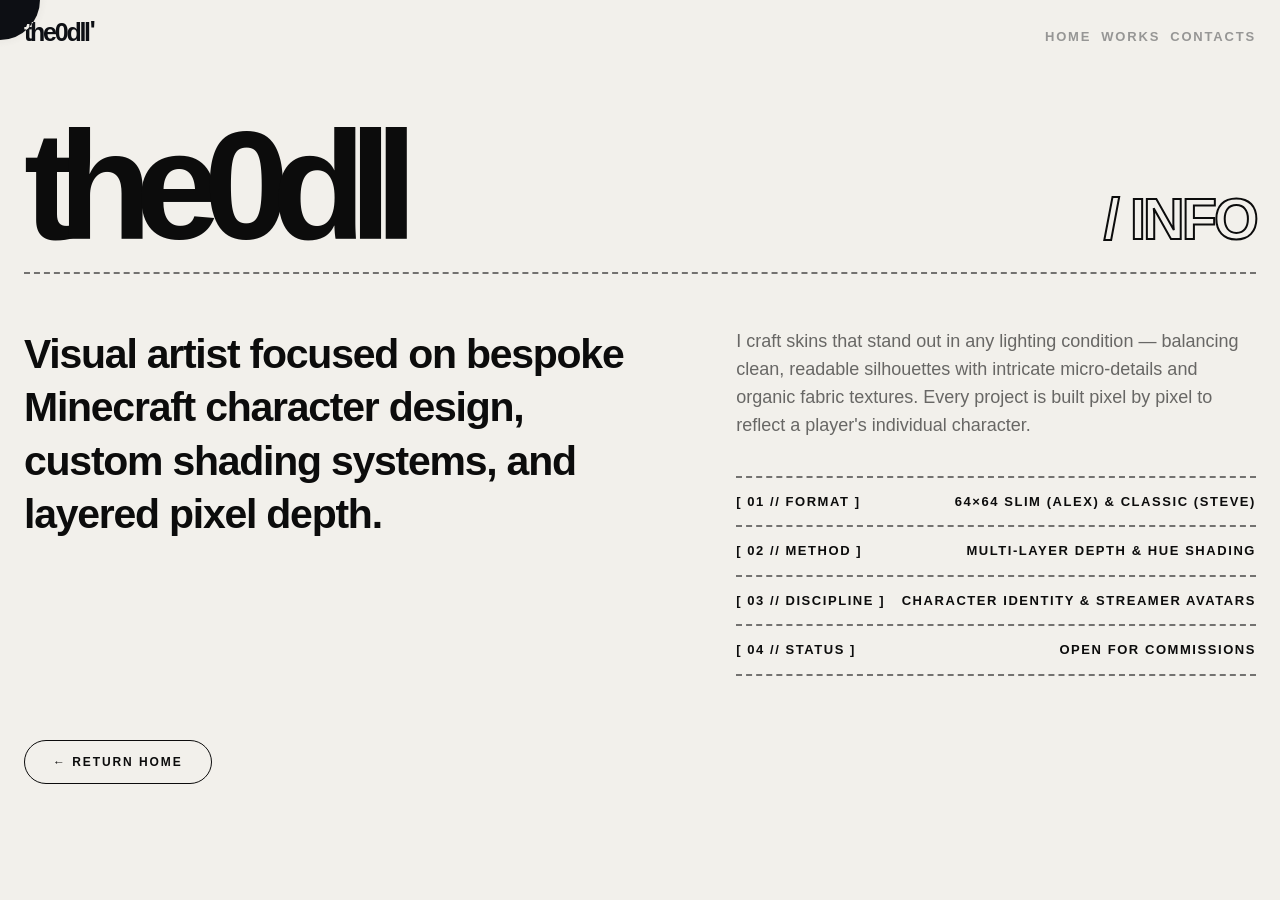
==== about/index.html @ f5f99ac1 "Add files via upload" ====
<!DOCTYPE html>
<html lang="en">
<head>
  <meta charset="UTF-8">
  <meta name="viewport" content="width=device-width, initial-scale=1.0">
  <title>about — the0dll'</title>
  <meta name="description" content="About the0dll — Minecraft skin artist, pixel character designer.">
  <link rel="stylesheet" href="../css/style.css">
</head>
<body>

  <!-- Top Scroll Progress Bar -->
  <div id="scroll-progress-bar" aria-hidden="true"></div>

  <!-- Difference Cursor Canvas -->
  <canvas id="cursor-canvas" aria-hidden="true"></canvas>

  <!-- Header -->
  <header class="site-header">
    <a href="../index.html" class="brand-logo">
      <span>the0dll</span><span class="accent-tick">'</span>
    </a>

    <div class="header-right">
      <div class="lang-switch">
        <a href="../index.html" class="lang-btn">HOME</a>
        <a href="../works.html" class="lang-btn">WORKS</a>
        <a href="../index.html#contacts" class="lang-btn">CONTACTS</a>
      </div>
    </div>
  </header>

  <!-- About Page Content -->
  <main class="page-container">
    <div class="page-header-row">
      <h1 class="page-title">the0dll</h1>
      <span class="page-counter">/ INFO</span>
    </div>

    <div class="about-layout">
      <div>
        <p class="about-lead">
          Visual artist focused on bespoke Minecraft character design, 
          custom shading systems, and layered pixel depth.
        </p>
      </div>

      <div class="about-details">
        <p>
          I craft skins that stand out in any lighting condition — balancing clean, 
          readable silhouettes with intricate micro-details and organic fabric textures. 
          Every project is built pixel by pixel to reflect a player's individual character.
        </p>

        <ul class="spec-list">
          <li class="spec-item">
            <span>[ 01 // FORMAT ]</span>
            <span>64×64 Slim (Alex) & Classic (Steve)</span>
          </li>
          <li class="spec-item">
            <span>[ 02 // METHOD ]</span>
            <span>Multi-Layer Depth & Hue Shading</span>
          </li>
          <li class="spec-item">
            <span>[ 03 // DISCIPLINE ]</span>
            <span>Character Identity & Streamer Avatars</span>
          </li>
          <li class="spec-item">
            <span>[ 04 // STATUS ]</span>
            <span>Open for Commissions</span>
          </li>
        </ul>
      </div>
    </div>

    <div>
      <a href="../index.html" class="back-btn">← return home</a>
    </div>
  </main>

  <script src="../js/cursor.js"></script>
  <script src="../js/main.js"></script>
  <script src="../js/transition.js"></script>
</body>
</html>
---- css/style.css ----
/* ==========================================================================
   TDDSASH AESTHETIC — THE0DLL' MINECRAFT SKIN ARTIST PORTFOLIO
   Clean, minimal, strictly aligned with tddsash.com references
   ========================================================================== */
:root {
  --paper: #f2f0eb;              /* Signature warm cream paper */
  --paper-card: #ece9e2;
  --ink: #0c0c0c;                /* Deep black */
  --ink-60: rgba(12, 12, 12, 0.6);
  --ink-40: rgba(12, 12, 12, 0.4);
  --dash: rgba(12, 12, 12, 0.55);  /* More visible dashed line */
  --font-head: Arial, "Helvetica Neue", Helvetica, sans-serif;
  --font-mono: "Space Mono", monospace;
  --ease-expo: cubic-bezier(0.16, 1, 0.3, 1);
}

*, *::before, *::after {
  margin: 0;
  padding: 0;
  box-sizing: border-box;
}

/* Default cursor is always visible */

html {
  background-color: var(--paper);
  color: var(--ink);
  font-family: var(--font-head);
  -webkit-font-smoothing: antialiased;
  -moz-osx-font-smoothing: grayscale;
  text-rendering: optimizeLegibility;
}

body {
  position: relative;
  background-color: var(--paper);
  color: var(--ink);
  overflow-x: hidden;
  line-height: 1.2;
}

::selection {
  background: var(--ink);
  color: var(--paper);
}

a {
  color: inherit;
  text-decoration: none;
}

/* ==========================================================================
   SCROLL PROGRESS BAR (TOP OF PAGE)
   ========================================================================== */
#scroll-progress-bar {
  position: fixed;
  top: 0;
  left: 0;
  width: 100%;
  height: 4px;
  background: var(--ink);
  transform-origin: left;
  transform: scaleX(0);
  z-index: 999999;
  pointer-events: none;
  will-change: transform;
}

/* ==========================================================================
   CUSTOM CURSOR (DIFFERENCE BLEND & SILKY TRAIL)
   ========================================================================== */
#cursor-canvas {
  position: fixed;
  inset: 0;
  width: 100vw;
  height: 100vh;
  pointer-events: none;
  z-index: 99999;
  mix-blend-mode: difference;
  display: block;
}

@media (pointer: coarse) {
  #cursor-canvas {
    display: none;
  }
  html, body, a, button {
    cursor: auto !important;
  }
}

/* ==========================================================================
   HEADER (FIXED, DIFFERENCE BLEND)
   ========================================================================== */
.site-header {
  position: fixed;
  top: 0;
  left: 0;
  right: 0;
  z-index: 100;
  display: flex;
  justify-content: space-between;
  align-items: baseline;
  padding: 20px 24px;
  mix-blend-mode: difference;
  color: #ffffff;
  pointer-events: none;
}

.site-header a,
.site-header button,
.site-header .header-controls {
  pointer-events: auto;
  color: #ffffff;
}

.brand-logo {
  font-weight: 700;
  font-size: 25px;
  letter-spacing: -0.09em;
  line-height: 1;
  text-transform: lowercase;
  display: inline-flex;
  align-items: baseline;
}

.brand-logo .accent-tick {
  display: inline-block;
  transform: translateY(-0.08em);
  margin-left: 1px;
}

.header-right {
  display: flex;
  align-items: center;
  gap: 16px;
}

.lang-switch {
  display: flex;
  gap: 10px;
  font-weight: 700;
  font-size: 13px;
  letter-spacing: 0.14em;
  text-transform: uppercase;
}

.lang-btn {
  background: none;
  border: none;
  color: #ffffff;
  opacity: 0.4;
  padding: 0;
  font-weight: 700;
  font-size: 13px;
  letter-spacing: 0.14em;
  transition: opacity 0.3s var(--ease-expo);
  cursor: pointer;
}

.lang-btn:hover {
  opacity: 0.8;
}

.lang-btn.active {
  opacity: 1;
}

/* ==========================================================================
   HOME PAGE SCROLL STAGE
   ========================================================================== */
.scroll-track-wrapper {
  position: relative;
  height: 250vh;
  background-color: var(--paper);
}

.sticky-viewport {
  position: sticky;
  top: 0;
  height: 100vh;
  width: 100vw;
  overflow: hidden;
  background-color: var(--paper);
}

.animated-media-box {
  position: absolute;
  top: 0;
  left: 0;
  width: 100vw;
  height: 100vh;
  z-index: 10;
  overflow: hidden;
  will-change: transform, width, height, border-radius;
  background-color: var(--paper);
}

.animated-media-box img {
  width: 100%;
  height: 100%;
  object-fit: contain;
  object-position: center center;
  display: block;
  image-rendering: pixelated;
  image-rendering: crisp-edges;
  -ms-interpolation-mode: nearest-neighbor;
  transition: transform 0.8s var(--ease-expo);
}

.animated-media-box:hover img {
  transform: scale(1.03);
}

.docked-caption {
  position: absolute;
  font-size: 11px;
  font-weight: 700;
  letter-spacing: 0.14em;
  text-transform: uppercase;
  color: var(--ink);
  z-index: 15;
  opacity: 0;
  pointer-events: none;
  transition: opacity 0.4s var(--ease-expo);
  white-space: nowrap;
}

.stage-text-grid {
  position: absolute;
  inset: 0;
  width: 100vw;
  height: 100vh;
  display: grid;
  grid-template-columns: 1fr 1fr;
  grid-template-rows: 1fr 1fr;
  z-index: 20;
  pointer-events: none;
}

.stage-divider-v {
  position: absolute;
  left: 50%;
  top: 4vh;
  height: 44vh;
  width: 0;
  border-left: 2px dashed var(--dash);
  transform-origin: top;
  transform: scaleY(0);
  will-change: transform;
  z-index: 25;
  pointer-events: none;
}

.stage-divider-h {
  position: absolute;
  top: 50vh;
  left: 50%;
  width: 46vw;
  height: 0;
  border-top: 2px dashed var(--dash);
  transform-origin: left;
  transform: scaleX(0);
  will-change: transform;
  z-index: 25;
  pointer-events: none;
}

.text-cell {
  position: relative;
  display: flex;
  align-items: center;
  justify-content: center;
  user-select: none;
  pointer-events: none;
}

.text-cell.top-left { grid-column: 1; grid-row: 1; }
.text-cell.top-right { grid-column: 2; grid-row: 1; }
.text-cell.bottom-left { grid-column: 1; grid-row: 2; }

.text-mask {
  display: block;
  overflow: hidden;
  padding: 0 0.12em 0.08em 0.12em;
}

.text-inner {
  display: block;
  will-change: transform;
  transform: translateY(115%);
  transition: transform 0.05s linear;
}

.stage-link {
  position: relative;
  display: inline-block;
  font-weight: 700;
  font-size: clamp(48px, 8.8vw, 142px);
  letter-spacing: -0.1em;
  line-height: 0.9;
  text-transform: lowercase;
  color: var(--ink);
  transition: color 0.3s var(--ease-expo);
  pointer-events: none;
}

.stage-link.is-active {
  pointer-events: auto;
}

.stage-link:hover {
  color: transparent;
  -webkit-text-stroke: clamp(2px, 0.2vw, 3.5px) var(--ink);
}

.stage-link::after {
  content: "";
  position: absolute;
  left: 0.12em;
  right: 0.12em;
  bottom: 0.02em;
  height: 3px;
  background: var(--ink);
  transform: scaleX(0);
  transform-origin: left;
  transition: transform 0.7s var(--ease-expo);
  opacity: 0;
  pointer-events: none;
}

.stage-link.is-revealed:hover::after {
  opacity: 1;
  transform: scaleX(1);
}

.stage-overlay-bottom {
  position: fixed;
  bottom: 0;
  left: 0;
  right: 0;
  padding: 20px 24px;
  display: flex;
  justify-content: space-between;
  align-items: flex-end;
  font-size: 11px;
  font-weight: 700;
  letter-spacing: 0.14em;
  text-transform: uppercase;
  color: #ffffff;
  mix-blend-mode: difference;
  pointer-events: none;
  z-index: 50;
}

.stage-timecode {
  font-variant-numeric: tabular-nums;
}

/* ==========================================================================
   CONTACTS BLACK PANEL (HOME PAGE BOTTOM — ~24% SCREEN HEIGHT)
   ========================================================================== */
.contacts-panel-section {
  position: relative;
  min-height: 24vh;
  height: 24vh;
  width: 100vw;
  background-color: #000000;
  display: flex;
  align-items: center;
  justify-content: center;
  z-index: 30;
  box-sizing: border-box;
  padding: 16px 24px;
}

.contacts-panel-inner {
  display: flex;
  flex-direction: column;
  align-items: center;
  justify-content: center;
  width: 100%;
  max-width: 900px;
  /* Shifted slightly below vertical center of the 24vh panel */
  transform: translateY(1.2vh);
}

.contacts-icons-row {
  display: flex;
  align-items: center;
  justify-content: center;
  gap: clamp(32px, 5.5vw, 68px);
  flex-wrap: wrap;
}

.contact-icon-link {
  display: inline-flex;
  align-items: center;
  justify-content: center;
  width: clamp(44px, 5.5vw, 58px);
  height: clamp(44px, 5.5vw, 58px);
  color: #a0a0a0;
  border-radius: 50%;
  transition: color 0.25s var(--ease-expo), transform 0.25s var(--ease-expo);
  text-decoration: none;
}

.contact-icon-link:hover {
  color: #ffffff;
  transform: scale(1.15);
}

.contact-icon-link:hover .contact-icon-svg {
  animation: icon-jitter 0.22s infinite ease-in-out;
}

@keyframes icon-jitter {
  0% { transform: translate(0, 0) rotate(0deg); }
  20% { transform: translate(-1.2px, 0.8px) rotate(-1.2deg); }
  40% { transform: translate(1px, -1.2px) rotate(1deg); }
  60% { transform: translate(-0.8px, -0.8px) rotate(-0.8deg); }
  80% { transform: translate(1.2px, 0.8px) rotate(1.2deg); }
  100% { transform: translate(0, 0) rotate(0deg); }
}

.contact-icon-svg {
  width: clamp(28px, 3.5vw, 38px);
  height: clamp(28px, 3.5vw, 38px);
  fill: currentColor;
  display: block;
  will-change: transform;
}

/* ==========================================================================
   WORKS PAGE — COVERFLOW CAROUSEL (1-6) + ARCHIVE STREAM (7-15)
   ========================================================================== */
.works-page-container {
  min-height: 100vh;
  padding: 110px 24px 80px;
  max-width: 1680px;
  margin: 0 auto;
}

.works-head-row {
  display: flex;
  justify-content: space-between;
  align-items: baseline;
  padding-bottom: 2vh;
  border-bottom: 2px dashed var(--dash);
  margin-bottom: 4vh;
}

.works-main-title {
  font-size: clamp(54px, 12vw, 170px);
  font-weight: 700;
  letter-spacing: -0.11em;
  line-height: 0.86;
  text-transform: lowercase;
}

.works-total-counter {
  font-size: clamp(28px, 4.5vw, 64px);
  font-weight: 700;
  letter-spacing: -0.05em;
  color: transparent;
  -webkit-text-stroke: 2px var(--ink);
}

/* 3D / Coverflow Carousel Stage */
.carousel-stage-section {
  position: relative;
  width: 100%;
  display: flex;
  flex-direction: column;
  align-items: center;
  justify-content: center;
  margin-bottom: 12vh;
  user-select: none;
}

.carousel-viewport {
  position: relative;
  width: 100%;
  height: clamp(380px, 50vh, 560px);
  display: flex;
  align-items: center;
  justify-content: center;
  perspective: 1400px;
  overflow: hidden;
  cursor: grab;
}

.carousel-viewport:active {
  cursor: grabbing;
}

/* Carousel Card — 3D глубина + поворот внутрь */
.carousel-card {
  position: absolute;
  width: clamp(260px, 28vw, 440px);
  aspect-ratio: 1 / 1;
  border-radius: 8px;
  overflow: hidden;
  background: var(--paper-card);
  transition: transform 0.72s cubic-bezier(0.16, 1, 0.3, 1),
              filter 0.72s cubic-bezier(0.16, 1, 0.3, 1),
              opacity 0.72s cubic-bezier(0.16, 1, 0.3, 1),
              box-shadow 0.72s cubic-bezier(0.16, 1, 0.3, 1);
  will-change: transform, filter, opacity;
  border: 1px solid rgba(12, 12, 12, 0.08);
}

.carousel-card img {
  width: 100%;
  height: 100%;
  object-fit: cover;
  display: block;
  pointer-events: none;
}

/* Active Center Card */
.carousel-card[data-pos="0"] {
  z-index: 10;
  opacity: 1;
  filter: blur(0px) brightness(1);
  transform: translateX(0) scale(1) translateZ(0) rotateY(0deg);
  box-shadow: 0 35px 90px rgba(0, 0, 0, 0.22);
  cursor: default;
}

/* Immediate Left — повёрнут внутрь */
.carousel-card[data-pos="-1"] {
  z-index: 5;
  opacity: 0.6;
  filter: blur(3px) brightness(0.72);
  transform: translateX(-78%) scale(0.84) translateZ(-60px) rotateY(18deg);
  box-shadow: 0 20px 50px rgba(0, 0, 0, 0.12);
  cursor: pointer;
}

/* Immediate Right — повёрнут внутрь */
.carousel-card[data-pos="1"] {
  z-index: 5;
  opacity: 0.6;
  filter: blur(3px) brightness(0.72);
  transform: translateX(78%) scale(0.84) translateZ(-60px) rotateY(-18deg);
  box-shadow: 0 20px 50px rgba(0, 0, 0, 0.12);
  cursor: pointer;
}

/* Far Left */
.carousel-card[data-pos="-2"] {
  z-index: 2;
  opacity: 0.28;
  filter: blur(8px) brightness(0.5);
  transform: translateX(-150%) scale(0.68) translateZ(-140px) rotateY(28deg);
  box-shadow: 0 10px 30px rgba(0, 0, 0, 0.08);
  cursor: pointer;
}

/* Far Right */
.carousel-card[data-pos="2"] {
  z-index: 2;
  opacity: 0.28;
  filter: blur(8px) brightness(0.5);
  transform: translateX(150%) scale(0.68) translateZ(-140px) rotateY(-28deg);
  box-shadow: 0 10px 30px rgba(0, 0, 0, 0.08);
  cursor: pointer;
}

/* Hidden Cards — быстро исчезают, чтобы карусель казалась бесконечной */
.carousel-card[data-pos="hidden-left"] {
  z-index: 0;
  opacity: 0;
  filter: blur(16px);
  transform: translateX(-210%) scale(0.5) rotateY(35deg);
  pointer-events: none;
  transition: opacity 0.35s var(--ease-expo), filter 0.35s var(--ease-expo),
              transform 0.35s var(--ease-expo);
}

.carousel-card[data-pos="hidden-right"] {
  z-index: 0;
  opacity: 0;
  filter: blur(16px);
  transform: translateX(210%) scale(0.5) rotateY(-35deg);
  pointer-events: none;
  transition: opacity 0.35s var(--ease-expo), filter 0.35s var(--ease-expo),
              transform 0.35s var(--ease-expo);
}

/* Carousel Info & Controls beneath the active card */
.carousel-footer {
  margin-top: 32px;
  display: flex;
  flex-direction: column;
  align-items: center;
  gap: 20px;
  width: 100%;
}

.carousel-info {
  display: flex;
  align-items: baseline;
  gap: 16px;
  text-align: center;
}

.carousel-title {
  font-size: clamp(18px, 2vw, 28px);
  font-weight: 700;
  letter-spacing: -0.03em;
  text-transform: lowercase;
}

.carousel-tag {
  font-size: 11px;
  font-weight: 700;
  letter-spacing: 0.14em;
  text-transform: uppercase;
  color: var(--ink-40);
}

.carousel-controls {
  display: flex;
  align-items: center;
  gap: 16px;
}

.reel-btn {
  width: 44px;
  height: 44px;
  border-radius: 50%;
  border: 1.5px solid var(--ink);
  background: transparent;
  color: var(--ink);
  display: inline-flex;
  align-items: center;
  justify-content: center;
  font-size: 16px;
  transition: all 0.3s var(--ease-expo);
  cursor: pointer;
}

.reel-btn:hover {
  background: var(--ink);
  color: var(--paper);
  transform: scale(1.08);
}

.reel-counter-badge {
  font-family: var(--font-mono);
  font-size: 14px;
  font-weight: 700;
  color: var(--ink-60);
  min-width: 64px;
  text-align: center;
}

/* Section 2: Vertical Stream Archive (Skins 7–15) */
.stream-archive-section {
  padding-top: 8vh;
  border-top: 2px dashed var(--dash);
}

.stream-section-header {
  margin-bottom: 6vh;
  display: flex;
  justify-content: space-between;
  align-items: baseline;
}

.stream-section-title {
  font-size: clamp(32px, 5vw, 64px);
  font-weight: 700;
  letter-spacing: -0.08em;
  text-transform: lowercase;
}

/* Число справа (9) — контурный шрифт */
.stream-section-count {
  font-size: clamp(28px, 4.5vw, 64px);
  font-weight: 700;
  letter-spacing: -0.05em;
  color: transparent;
  -webkit-text-stroke: 2px var(--ink);
}

.stream-section-hint {
  font-size: 11px;
  font-weight: 700;
  letter-spacing: 0.16em;
  text-transform: uppercase;
  color: var(--ink-40);
}

/* Masonry: колонки собирает js/works.js, отступ везде одинаковый */
.stream-grid {
  --gap: 14px;
  display: flex;
  align-items: flex-start;
  gap: var(--gap);
}

.stream-col {
  flex: 1 1 0;
  min-width: 0;
  display: flex;
  flex-direction: column;
  gap: var(--gap);
}

/* Scroll-Triggered Reveal — плавное появление снизу вверх */
.stream-card {
  position: relative;
  cursor: pointer;
  opacity: 0;
  transform: translateY(70px);
  transition: opacity 0.9s cubic-bezier(0.16, 1, 0.3, 1),
              transform 0.9s cubic-bezier(0.16, 1, 0.3, 1);
  transition-delay: var(--d, 0ms);
  will-change: opacity, transform;
}

.stream-card.is-visible {
  opacity: 1;
  transform: translateY(0);
}

/* Чистые изображения без рамок и фона — оригинальные пропорции */
.stream-media-box {
  position: relative;
  width: 100%;
  overflow: hidden;
  background: none;
  border: none;
  border-radius: 0;
}

.stream-media-box img {
  width: 100%;
  height: auto;
  display: block;
  transition: transform 0.75s cubic-bezier(0.16, 1, 0.3, 1);
}

.stream-card:hover .stream-media-box img {
  transform: scale(1.02);
}

/* Инверсивная подпись с названием скина при наведении (без номера) */
.stream-info-row {
  position: absolute;
  inset: 0;
  display: flex;
  align-items: flex-end;
  justify-content: flex-start;
  padding: 22px 24px;
  pointer-events: none;
  z-index: 10;
  opacity: 0;
  transform: translateY(8px);
  transition: opacity 0.35s cubic-bezier(0.16, 1, 0.3, 1),
              transform 0.35s cubic-bezier(0.16, 1, 0.3, 1);
  mix-blend-mode: difference;
}

.stream-card:hover .stream-info-row {
  opacity: 1;
  transform: translateY(0);
}

.stream-title {
  color: #ffffff;
  mix-blend-mode: difference;
  font-size: clamp(20px, 2.4vw, 36px);
  font-weight: 700;
  letter-spacing: -0.04em;
  text-transform: lowercase;
  line-height: 1.1;
  margin: 0;
  user-select: none;
}

/* Номер скина не отображается по запросу */
.stream-tag {
  display: none;
}

.back-btn {
  display: inline-flex;
  align-items: center;
  gap: 8px;
  margin-top: 64px;
  font-size: 12px;
  font-weight: 700;
  letter-spacing: 0.16em;
  text-transform: uppercase;
  border: 1.5px solid var(--ink);
  padding: 14px 28px;
  border-radius: 999px;
  transition: all 0.3s var(--ease-expo);
}

.back-btn:hover {
  background: var(--ink);
  color: var(--paper);
}

/* ==========================================================================
   ABOUT & CONTACT PAGES
   ========================================================================== */
.page-container {
  min-height: 100vh;
  padding: 120px 24px 80px;
  max-width: 1600px;
  margin: 0 auto;
}

.page-header-row {
  display: flex;
  justify-content: space-between;
  align-items: baseline;
  padding-bottom: 2vh;
  border-bottom: 2px dashed var(--dash);
  margin-bottom: 6vh;
}

.page-title {
  font-size: clamp(54px, 12vw, 170px);
  font-weight: 700;
  letter-spacing: -0.11em;
  line-height: 0.86;
  text-transform: lowercase;
}

.page-counter {
  font-size: clamp(28px, 4.5vw, 64px);
  font-weight: 700;
  letter-spacing: -0.05em;
  color: transparent;
  -webkit-text-stroke: 2px var(--ink);
}

.about-layout {
  display: grid;
  grid-template-columns: 1.1fr 0.9fr;
  gap: 6vw;
  align-items: start;
}

.about-lead {
  font-size: clamp(24px, 3.2vw, 48px);
  font-weight: 700;
  line-height: 1.3;
  letter-spacing: -0.03em;
}

.about-details {
  display: flex;
  flex-direction: column;
  gap: 4vh;
}

.about-details p {
  font-size: 18px;
  line-height: 1.55;
  color: var(--ink-60);
}

.spec-list {
  list-style: none;
  border-top: 2px dashed var(--dash);
}

.spec-item {
  display: flex;
  justify-content: space-between;
  padding: 16px 0;
  border-bottom: 2px dashed var(--dash);
  font-size: 13px;
  font-weight: 700;
  letter-spacing: 0.12em;
  text-transform: uppercase;
}

.contact-layout {
  display: grid;
  grid-template-columns: 1fr 1fr;
  gap: 6vw;
}

.contact-headline {
  font-size: clamp(36px, 5.5vw, 92px);
  font-weight: 700;
  letter-spacing: -0.08em;
  line-height: 0.95;
  text-transform: uppercase;
}

.contact-channels {
  display: flex;
  flex-direction: column;
  gap: 20px;
}

.channel-link {
  display: flex;
  justify-content: space-between;
  align-items: center;
  padding: 24px 0;
  border-bottom: 2px dashed var(--dash);
  font-size: clamp(20px, 2.5vw, 36px);
  font-weight: 700;
  letter-spacing: -0.04em;
  transition: padding-left 0.3s var(--ease-expo), color 0.3s var(--ease-expo);
}

.channel-link:hover {
  padding-left: 12px;
  opacity: 0.7;
}

.channel-tag {
  font-size: 12px;
  letter-spacing: 0.16em;
  text-transform: uppercase;
  color: var(--ink-40);
}

/* ==========================================================================
   RESPONSIVE DESIGN (MOBILE / TABLET)
   ========================================================================== */
@media (max-width: 900px) {
  .stage-text-grid {
    display: flex;
    flex-direction: column;
    padding: 100px 20px 80px;
    gap: 20px;
  }
  .stage-divider-v,
  .stage-divider-h {
    display: none;
  }
  .text-cell {
    padding: 8px 0;
    justify-content: flex-start;
  }
  .stage-link {
    font-size: clamp(40px, 13vw, 68px);
  }
  .carousel-card[data-pos="-1"] {
    transform: translateX(-70%) scale(0.78) translateZ(-60px);
  }
  .carousel-card[data-pos="1"] {
    transform: translateX(70%) scale(0.78) translateZ(-60px);
  }
  .carousel-card[data-pos="-2"],
  .carousel-card[data-pos="2"] {
    opacity: 0;
    pointer-events: none;
  }
  .about-layout,
  .contact-layout {
    grid-template-columns: 1fr;
    gap: 36px;
  }
  .works-page-container,
  .page-container {
    padding: 100px 20px 60px;
  }
}

/* ==========================================================================
   3-PANEL CINEMATIC PAGE TRANSITION
   Three black strips sweep in L→R covering the screen, then sweep out R→L
   ========================================================================== */
#pt-overlay {
  position: fixed;
  inset: 0;
  z-index: 1000000;
  pointer-events: none;
  display: flex;
  flex-direction: column;
  /* Hidden by default — pointer-events disabled until active */
}

#pt-overlay.is-active {
  pointer-events: all;
}

.pt-panel {
  flex: 1;
  background: var(--ink);

  /* Default state: fully off to the left */
  transform: translateX(-100%);
  transition: transform 0.65s cubic-bezier(0.76, 0, 0.24, 1);
}

/* Each panel uses its data-index delay — set via JS inline style */
.pt-panel.is-in {
  transform: translateX(0);
}

/* ==========================================================================
   STREAM CARD STAGGER — волна снизу вверх при первом появлении
   Delay сбрасывается после появления чтобы не мешать hover-эффектам
   ========================================================================== */

/* После появления — сбрасываем delay */
.stream-card.is-visible {
  transition-delay: 0ms !important;
}

/* Polish: плавный переход opacity у тега карусели */
.carousel-tag {
  transition: opacity 0.22s var(--ease-expo);
}


/* ==========================================================================
   LIGHTBOX — тёмная полупрозрачная вуаль, страница под ней остаётся видна
   ========================================================================== */
.lightbox {
  position: fixed;
  inset: 0;
  z-index: 90000;           /* ниже курсора (99999), выше хедера */
  pointer-events: none;
}
.lightbox.is-open { pointer-events: auto; }
.lightbox.is-closing { pointer-events: none; }

.lightbox-backdrop {
  position: absolute;
  inset: 0;
  background: rgba(8, 8, 8, 0.9);
  opacity: 0;
  transition: opacity 0.45s var(--ease-expo);
}
.lightbox.is-open .lightbox-backdrop { opacity: 1; }

.lightbox-img {
  position: fixed;
  left: 0; top: 0;
  width: 0; height: 0;
  display: block;
  object-fit: contain;
  opacity: 0;
  cursor: pointer;
  will-change: left, top, width, height, opacity, transform;
}
.lightbox.is-open .lightbox-img { opacity: 1; }
.lightbox.is-closing .lightbox-img { opacity: 0.9; }

.lightbox-close {
  position: absolute;
  top: 20px;
  right: 24px;
  z-index: 2;
  background: none;
  border: none;
  padding: 6px 0;
  font-family: var(--font-head);
  font-size: 13px;
  font-weight: 700;
  letter-spacing: 0.14em;
  text-transform: uppercase;
  color: #fff;
  opacity: 0;
  transition: opacity 0.35s ease;
}
.lightbox.is-open .lightbox-close { opacity: 1; transition-delay: 0.15s; }

.lightbox-caption {
  position: fixed;
  font-size: 12px;
  font-weight: 700;
  letter-spacing: 0.14em;
  text-transform: uppercase;
  color: rgba(255, 255, 255, 0.6);
  opacity: 0;
  transition: opacity 0.35s ease;
  pointer-events: none;
}
.lightbox.is-open .lightbox-caption { opacity: 1; transition-delay: 0.3s; }

/* Стрелки перелистывания слайдов внутри лайтбокса */
.lightbox-nav-btn {
  position: fixed;
  top: 50%;
  transform: translateY(-50%);
  width: 48px;
  height: 48px;
  border-radius: 50%;
  border: 1.5px solid rgba(255, 255, 255, 0.35);
  background: rgba(12, 12, 12, 0.75);
  backdrop-filter: blur(8px);
  -webkit-backdrop-filter: blur(8px);
  color: #ffffff;
  display: flex;
  align-items: center;
  justify-content: center;
  font-size: 20px;
  cursor: pointer;
  z-index: 90005;
  transition: all 0.3s cubic-bezier(0.16, 1, 0.3, 1);
  opacity: 0;
  pointer-events: none;
}

.lightbox-nav-btn:hover {
  background: #ffffff;
  color: #000000;
  border-color: #ffffff;
  transform: translateY(-50%) scale(1.08);
}

.lightbox-prev {
  left: 24px;
}

.lightbox-next {
  right: 24px;
}

.lightbox.is-open.has-multiple .lightbox-nav-btn {
  opacity: 1;
  pointer-events: auto;
  transition-delay: 0.2s;
}

@media (max-width: 640px) {
  .lightbox-prev { left: 12px; }
  .lightbox-next { right: 12px; }
  .lightbox-nav-btn { width: 40px; height: 40px; font-size: 16px; }
}
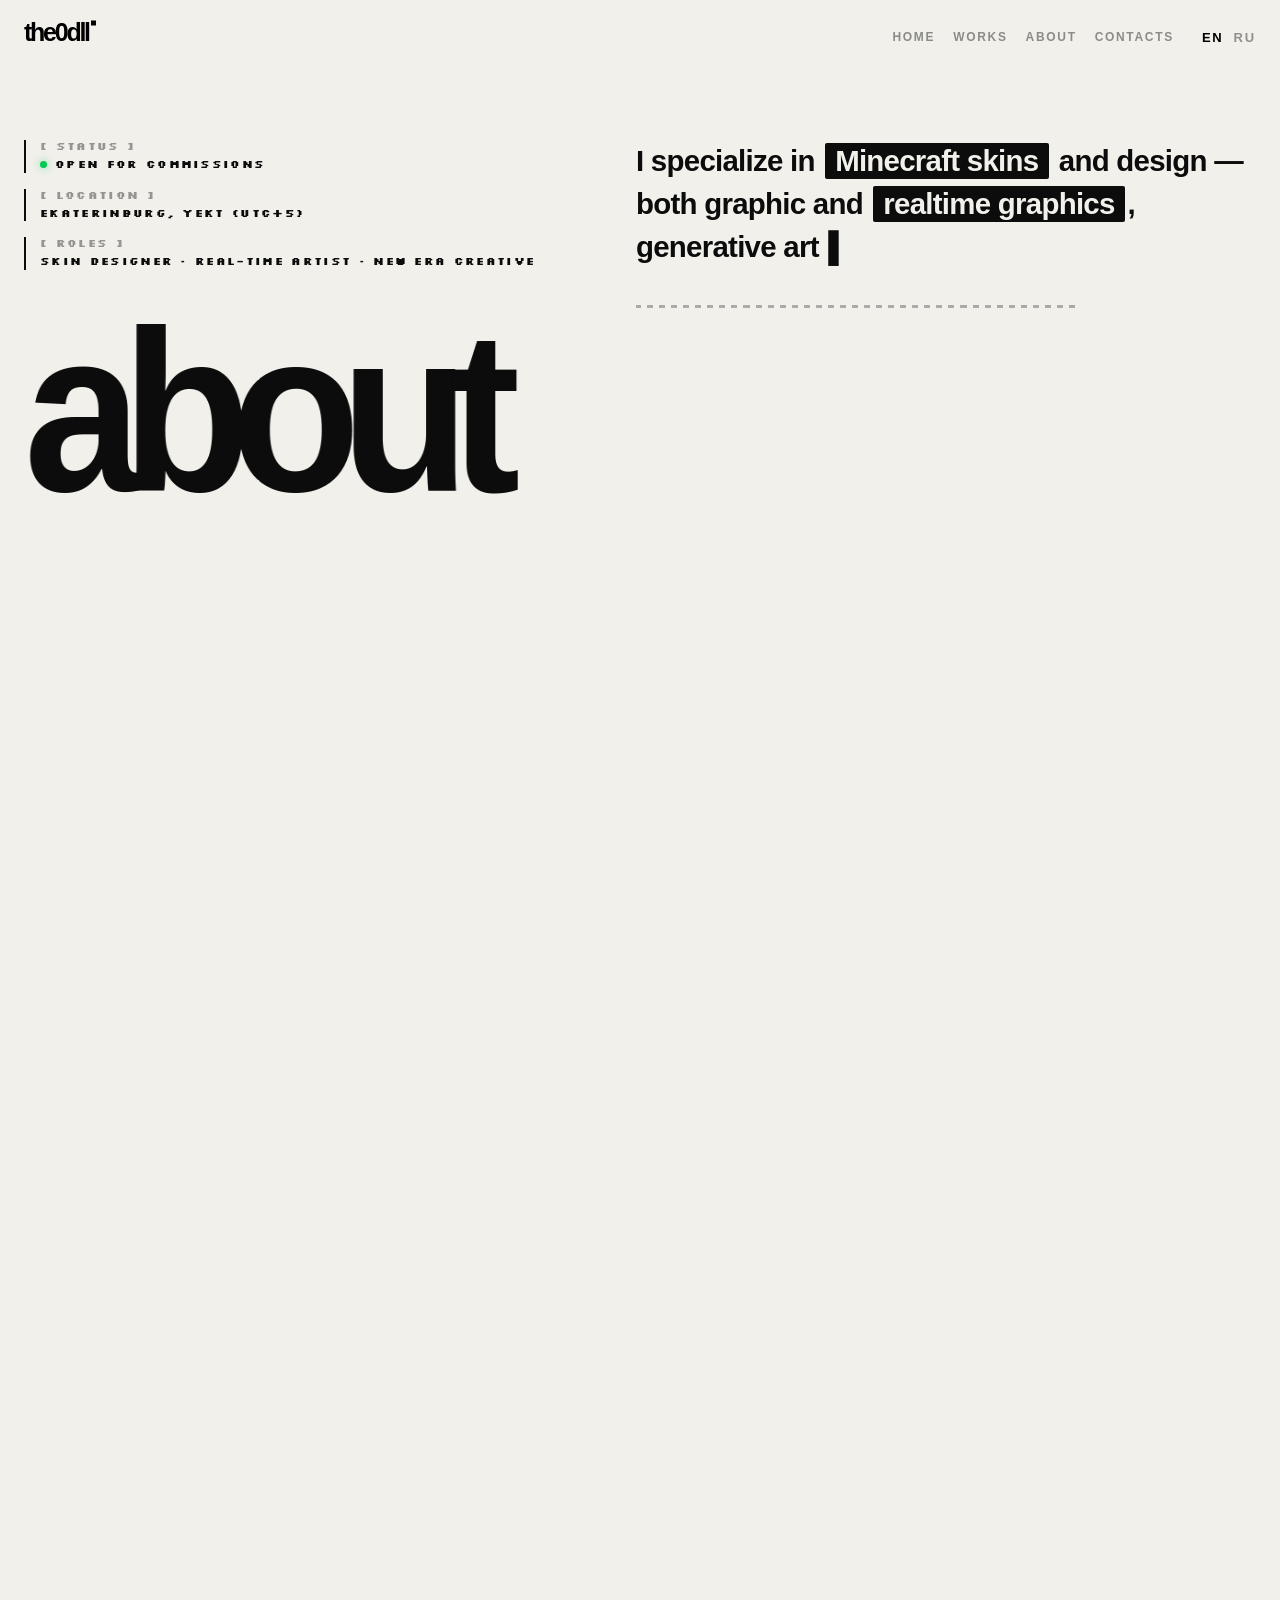
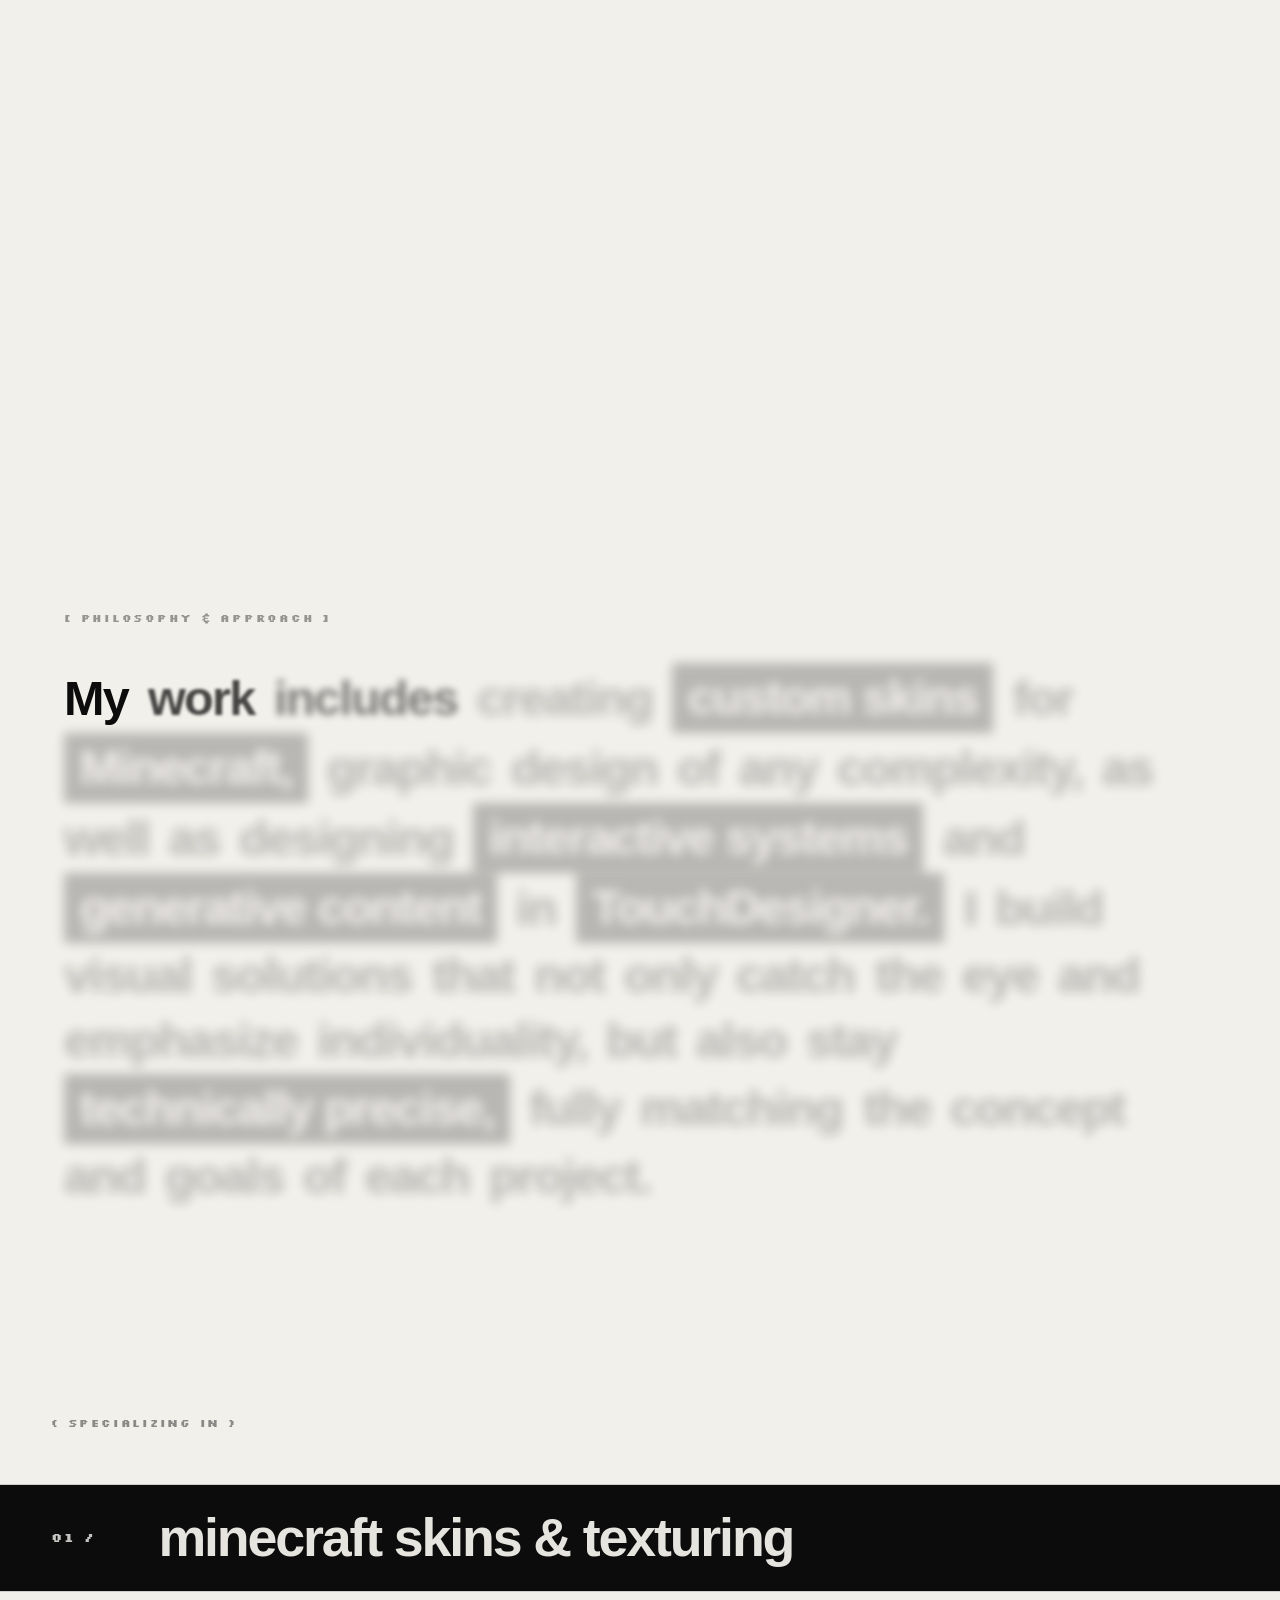
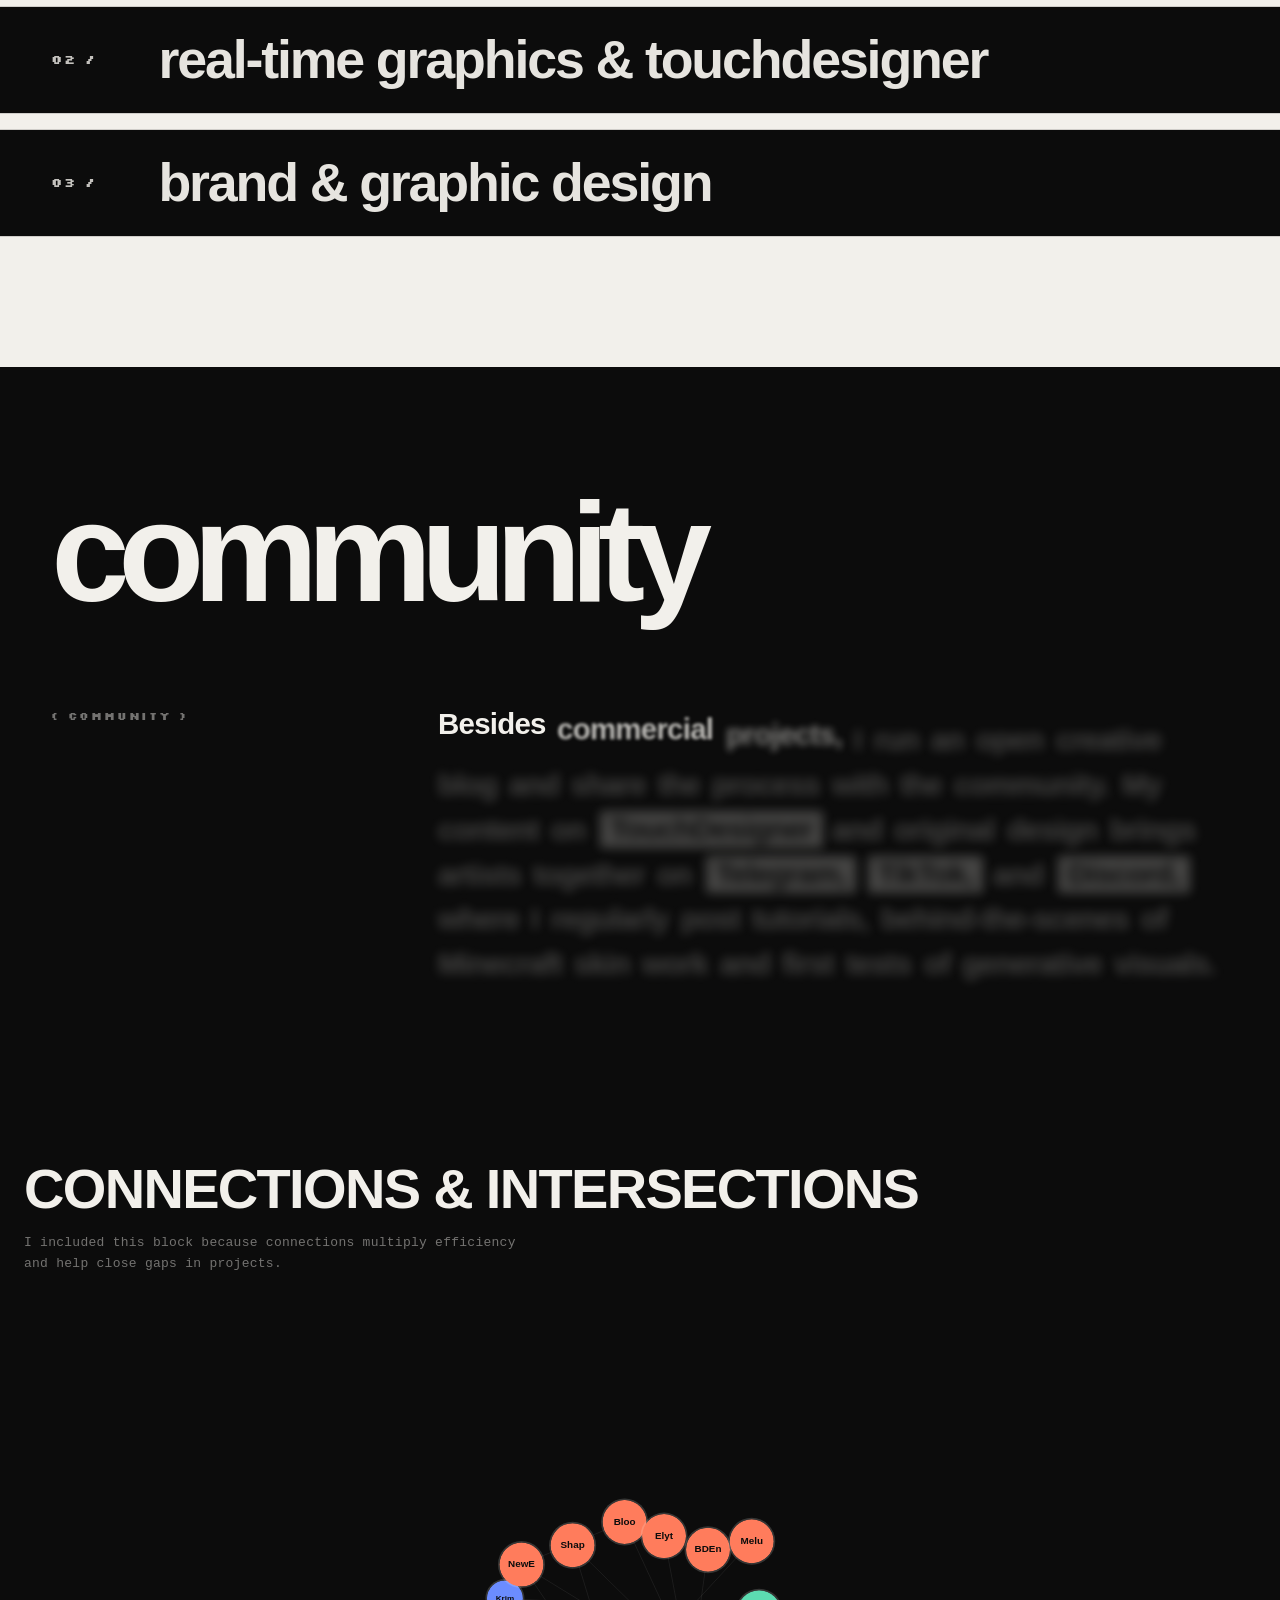
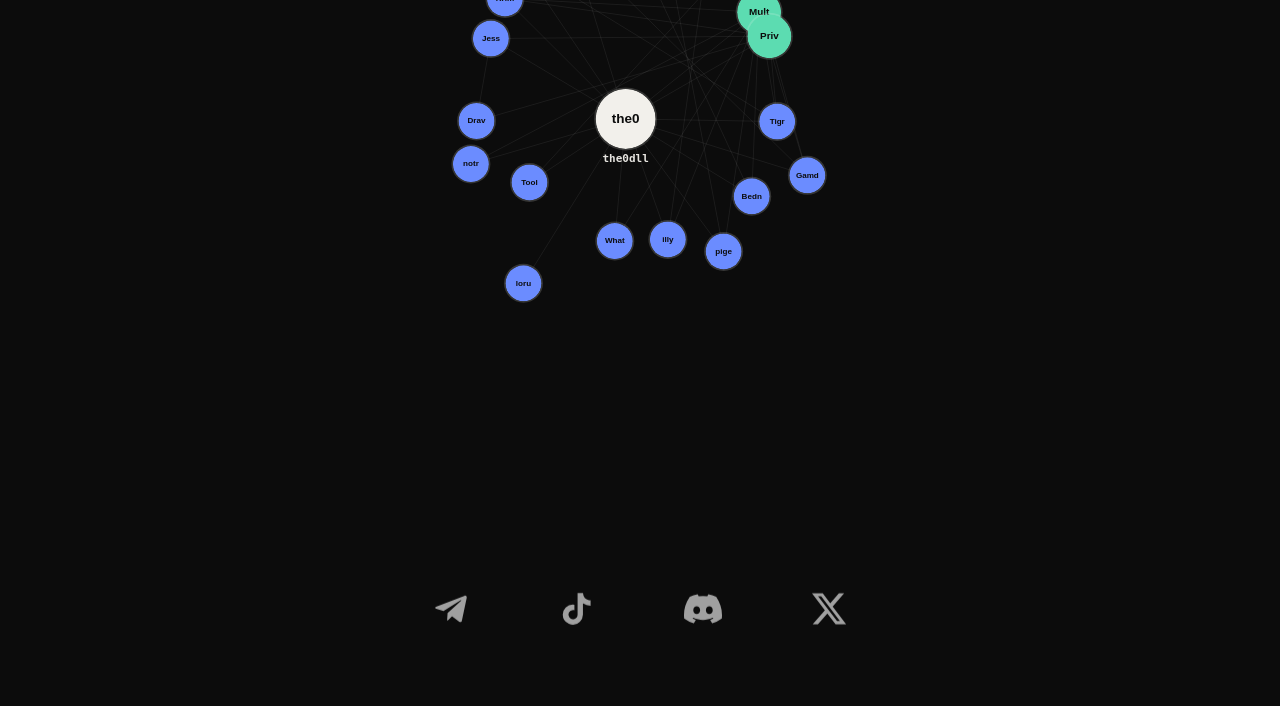
==== commit 2318c4ae: "Add files via upload" ====
--- a/about/index.html
+++ b/about/index.html
@@ -1,85 +1,11 @@
-<!DOCTYPE html>
+<!doctype html>
 <html lang="en">
 <head>
   <meta charset="UTF-8">
   <meta name="viewport" content="width=device-width, initial-scale=1.0">
-  <title>about — the0dll'</title>
-  <meta name="description" content="About the0dll — Minecraft skin artist, pixel character designer.">
-  <link rel="stylesheet" href="../css/style.css">
+  <meta http-equiv="refresh" content="0; url=../about.html">
+  <script>window.location.replace('../about.html' + window.location.search + window.location.hash);</script>
+  <title>About — the0dll'</title>
 </head>
-<body>
-
-  <!-- Top Scroll Progress Bar -->
-  <div id="scroll-progress-bar" aria-hidden="true"></div>
-
-  <!-- Difference Cursor Canvas -->
-  <canvas id="cursor-canvas" aria-hidden="true"></canvas>
-
-  <!-- Header -->
-  <header class="site-header">
-    <a href="../index.html" class="brand-logo">
-      <span>the0dll</span><span class="accent-tick">'</span>
-    </a>
-
-    <div class="header-right">
-      <div class="lang-switch">
-        <a href="../index.html" class="lang-btn">HOME</a>
-        <a href="../works.html" class="lang-btn">WORKS</a>
-        <a href="../index.html#contacts" class="lang-btn">CONTACTS</a>
-      </div>
-    </div>
-  </header>
-
-  <!-- About Page Content -->
-  <main class="page-container">
-    <div class="page-header-row">
-      <h1 class="page-title">the0dll</h1>
-      <span class="page-counter">/ INFO</span>
-    </div>
-
-    <div class="about-layout">
-      <div>
-        <p class="about-lead">
-          Visual artist focused on bespoke Minecraft character design, 
-          custom shading systems, and layered pixel depth.
-        </p>
-      </div>
-
-      <div class="about-details">
-        <p>
-          I craft skins that stand out in any lighting condition — balancing clean, 
-          readable silhouettes with intricate micro-details and organic fabric textures. 
-          Every project is built pixel by pixel to reflect a player's individual character.
-        </p>
-
-        <ul class="spec-list">
-          <li class="spec-item">
-            <span>[ 01 // FORMAT ]</span>
-            <span>64×64 Slim (Alex) & Classic (Steve)</span>
-          </li>
-          <li class="spec-item">
-            <span>[ 02 // METHOD ]</span>
-            <span>Multi-Layer Depth & Hue Shading</span>
-          </li>
-          <li class="spec-item">
-            <span>[ 03 // DISCIPLINE ]</span>
-            <span>Character Identity & Streamer Avatars</span>
-          </li>
-          <li class="spec-item">
-            <span>[ 04 // STATUS ]</span>
-            <span>Open for Commissions</span>
-          </li>
-        </ul>
-      </div>
-    </div>
-
-    <div>
-      <a href="../index.html" class="back-btn">← return home</a>
-    </div>
-  </main>
-
-  <script src="../js/cursor.js"></script>
-  <script src="../js/main.js"></script>
-  <script src="../js/transition.js"></script>
-</body>
+<body></body>
 </html>
